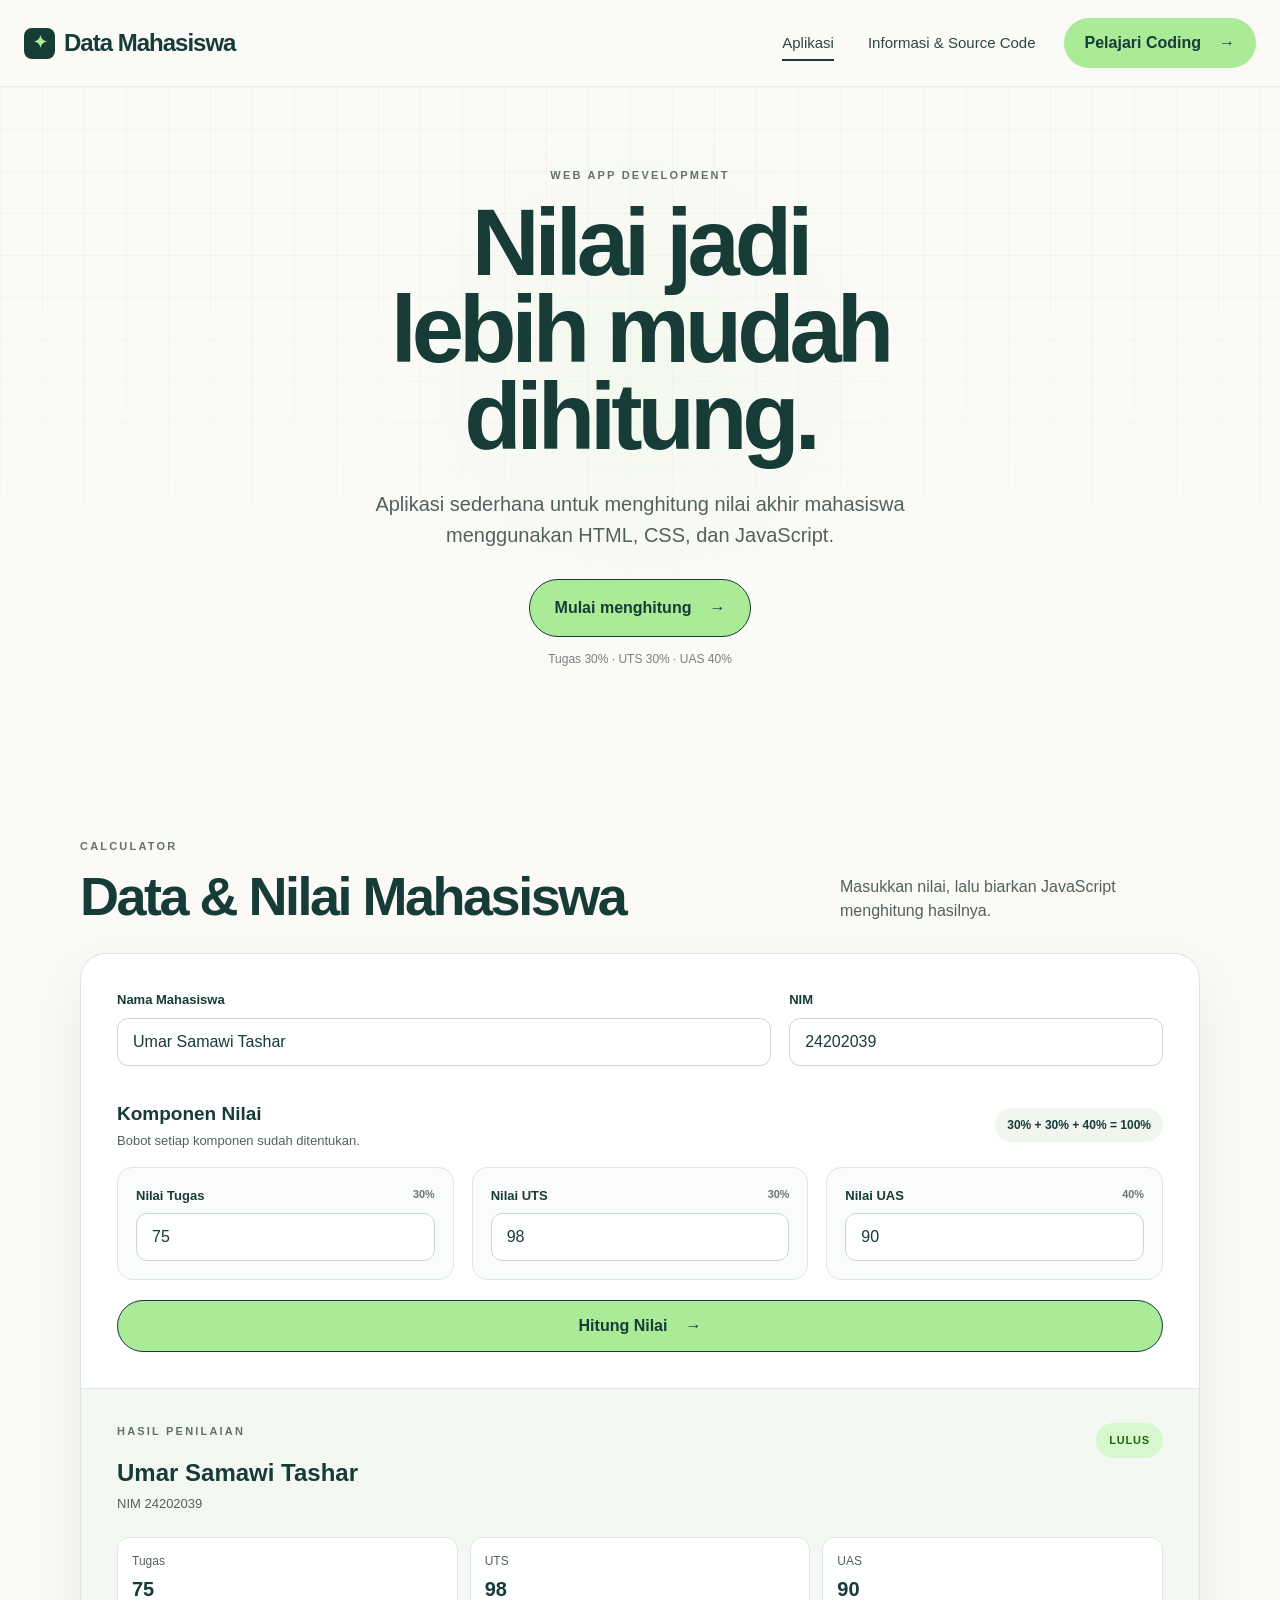
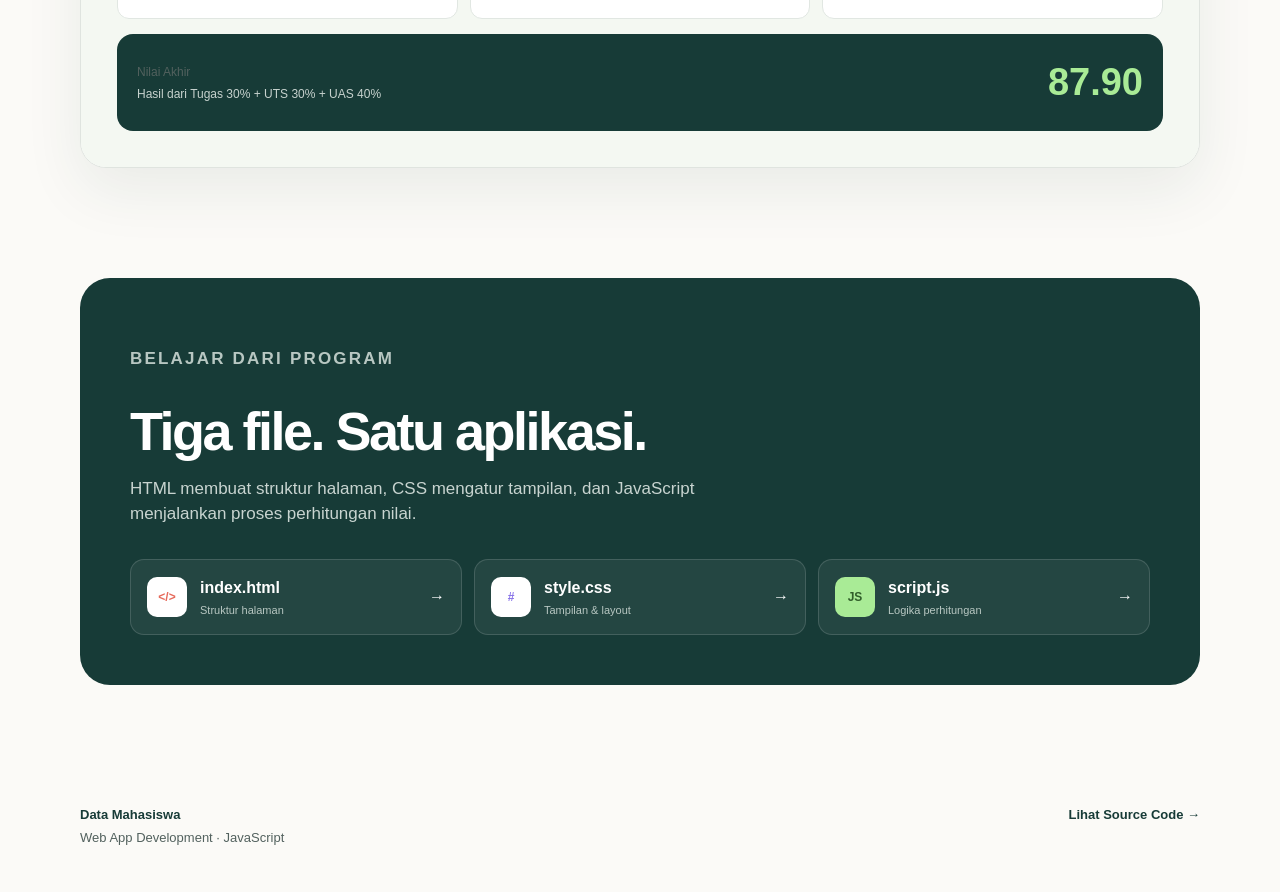
==== index.html @ 06401de4 "Add files via upload" ====
<!DOCTYPE html>
<html lang="id">
<head>
    <meta charset="UTF-8">
    <meta name="viewport" content="width=device-width, initial-scale=1.0">
    <meta name="description" content="Web App Data Mahasiswa - Perhitungan nilai dengan JavaScript">
    <title>Data Mahasiswa — Web App</title>
    <link rel="stylesheet" href="style.css">
</head>
<body>

    <header class="site-header">
        <a class="brand" href="index.html" aria-label="Data Mahasiswa">
            <span class="brand-mark">✦</span>
            <span>Data Mahasiswa</span>
        </a>

        <nav class="nav">
            <a class="nav-link active" href="index.html">Aplikasi</a>
            <a class="nav-link" href="informasi.html">Informasi &amp; Source Code</a>
        </nav>

        <a class="header-cta" href="informasi.html">Pelajari Coding <span>→</span></a>
    </header>

    <main>
        <section class="hero">

            <div class="hero-content">
                <p class="eyebrow">WEB APP DEVELOPMENT</p>
                <h1>Nilai jadi<br><span>lebih mudah dihitung.</span></h1>
                <p class="hero-copy">
                    Aplikasi sederhana untuk menghitung nilai akhir mahasiswa
                    menggunakan HTML, CSS, dan JavaScript.
                </p>

                <a class="hero-button" href="#aplikasi">
                    Mulai menghitung <span>→</span>
                </a>

                <p class="micro-copy">Tugas 30% · UTS 30% · UAS 40%</p>
            </div>
        </section>

        <section class="app-section" id="aplikasi">
            <div class="section-heading">
                <div>
                    <p class="eyebrow">CALCULATOR</p>
                    <h2>Data &amp; Nilai Mahasiswa</h2>
                </div>
                <p>Masukkan nilai, lalu biarkan JavaScript menghitung hasilnya.</p>
            </div>

            <div class="app-card">
                <form id="formNilai">
                    <div class="form-grid student-grid">
                        <div class="form-group">
                            <label for="nama">Nama Mahasiswa</label>
                            <input type="text" id="nama" value="Umar Samawi Tashar"
                                   placeholder="Masukkan nama mahasiswa" required>
                        </div>

                        <div class="form-group">
                            <label for="nim">NIM</label>
                            <input type="text" id="nim" value="24202039"
                                   placeholder="Masukkan NIM" required>
                        </div>
                    </div>

                    <div class="score-heading">
                        <div>
                            <h3>Komponen Nilai</h3>
                            <p>Bobot setiap komponen sudah ditentukan.</p>
                        </div>
                        <span class="formula-pill">30% + 30% + 40% = 100%</span>
                    </div>

                    <div class="form-grid score-grid">
                        <div class="score-box">
                            <label for="tugas">Nilai Tugas <small>30%</small></label>
                            <input type="number" id="tugas" value="75" min="0" max="100" required>
                        </div>

                        <div class="score-box">
                            <label for="uts">Nilai UTS <small>30%</small></label>
                            <input type="number" id="uts" value="98" min="0" max="100" required>
                        </div>

                        <div class="score-box">
                            <label for="uas">Nilai UAS <small>40%</small></label>
                            <input type="number" id="uas" value="90" min="0" max="100" required>
                        </div>
                    </div>

                    <button class="calculate-button" type="submit">
                        Hitung Nilai <span>→</span>
                    </button>
                </form>

                <div class="result-panel" aria-live="polite">
                    <div class="result-top">
                        <div>
                            <p class="eyebrow">HASIL PENILAIAN</p>
                            <h3 id="hasilNama">Umar Samawi Tashar</h3>
                            <p id="hasilNim">NIM 24202039</p>
                        </div>
                        <div class="status-badge" id="keterangan">LULUS</div>
                    </div>

                    <div class="result-scores">
                        <div><span>Tugas</span><strong id="hasilTugas">75</strong></div>
                        <div><span>UTS</span><strong id="hasilUts">98</strong></div>
                        <div><span>UAS</span><strong id="hasilUas">90</strong></div>
                    </div>

                    <div class="final-score">
                        <div>
                            <span>Nilai Akhir</span>
                            <p>Hasil dari Tugas 30% + UTS 30% + UAS 40%</p>
                        </div>
                        <strong id="nilaiAkhir">87.90</strong>
                    </div>
                </div>
            </div>
        </section>

        <section class="learning-section">
            <div class="learning-card">
                <p class="eyebrow">BELAJAR DARI PROGRAM</p>
                <h2>Tiga file. Satu aplikasi.</h2>
                <p>
                    HTML membuat struktur halaman, CSS mengatur tampilan,
                    dan JavaScript menjalankan proses perhitungan nilai.
                </p>

                <div class="tech-grid">
                    <a href="informasi.html#html" class="tech-card">
                        <span class="tech-icon html-icon">&lt;/&gt;</span>
                        <span><b>index.html</b><small>Struktur halaman</small></span>
                        <span>→</span>
                    </a>
                    <a href="informasi.html#css" class="tech-card">
                        <span class="tech-icon css-icon">#</span>
                        <span><b>style.css</b><small>Tampilan &amp; layout</small></span>
                        <span>→</span>
                    </a>
                    <a href="informasi.html#javascript" class="tech-card">
                        <span class="tech-icon js-icon">JS</span>
                        <span><b>script.js</b><small>Logika perhitungan</small></span>
                        <span>→</span>
                    </a>
                </div>
            </div>
        </section>
    </main>

    <footer class="site-footer">
        <div>
            <strong>Data Mahasiswa</strong>
            <span>Web App Development · JavaScript</span>
        </div>
        <a href="informasi.html">Lihat Source Code →</a>
    </footer>

    <script src="script.js"></script>
</body>
</html>
---- style.css ----
* {
    margin: 0;
    padding: 0;
    box-sizing: border-box;
}

:root {
    --ink: #173b37;
    --ink-soft: #52615e;
    --lime: #a9eb96;
    --lime-dark: #7bcf68;
    --cream: #fbfaf7;
    --paper: #ffffff;
    --line: #dfe4df;
    --grid: rgba(23, 59, 55, 0.055);
    --blue: #5c9ef5;
    --red: #e66a5b;
    --purple: #8873e8;
}

html {
    scroll-behavior: smooth;
}

body {
    min-height: 100vh;
    background: var(--cream);
    color: var(--ink);
    font-family: Arial, Helvetica, sans-serif;
    line-height: 1.5;
}

a {
    color: inherit;
    text-decoration: none;
}

.site-header {
    position: relative;
    z-index: 10;
    width: min(1280px, calc(100% - 48px));
    margin: 0 auto;
    min-height: 86px;
    display: flex;
    align-items: center;
    justify-content: space-between;
    gap: 28px;
}

.brand {
    display: inline-flex;
    align-items: center;
    gap: 9px;
    font-size: 24px;
    font-weight: 800;
    letter-spacing: -1px;
}

.brand-mark {
    display: grid;
    place-items: center;
    width: 31px;
    height: 31px;
    border-radius: 8px;
    background: var(--ink);
    color: var(--lime);
    font-size: 17px;
}

.nav {
    display: flex;
    align-items: center;
    gap: 34px;
    margin-left: auto;
}

.nav-link {
    font-size: 15px;
    color: #304541;
    position: relative;
}

.nav-link::after {
    content: "";
    position: absolute;
    left: 0;
    right: 0;
    bottom: -7px;
    height: 2px;
    background: var(--ink);
    transform: scaleX(0);
    transform-origin: center;
    transition: transform .2s ease;
}

.nav-link:hover::after,
.nav-link.active::after {
    transform: scaleX(1);
}

.header-cta,
.hero-button,
.calculate-button {
    display: inline-flex;
    align-items: center;
    justify-content: center;
    gap: 18px;
    border: 1px solid var(--ink);
    background: var(--lime);
    color: var(--ink);
    border-radius: 999px;
    font-weight: 700;
    transition: transform .2s ease, background .2s ease;
}

.header-cta {
    padding: 13px 21px;
    border: 0;
    white-space: nowrap;
}

.header-cta:hover,
.hero-button:hover,
.calculate-button:hover {
    transform: translateY(-2px);
    background: #b9f3a8;
}

.hero {
    position: relative;
    min-height: 610px;
    display: grid;
    place-items: center;
    overflow: hidden;
    border-top: 1px solid rgba(23, 59, 55, .06);
    background-color: var(--cream);
    background-image:
        linear-gradient(rgba(23, 59, 55, .032) 1px, transparent 1px),
        linear-gradient(90deg, rgba(23, 59, 55, .032) 1px, transparent 1px);
    background-size: 42px 42px;
}

.hero::before {
    content: "";
    position: absolute;
    inset: 0;
    background:
        radial-gradient(circle at 50% 42%, rgba(169, 235, 150, .10), transparent 34%),
        linear-gradient(
            to bottom,
            rgba(251, 250, 247, 0) 0%,
            rgba(251, 250, 247, .08) 28%,
            rgba(251, 250, 247, .58) 72%,
            var(--cream) 100%
        );
    pointer-events: none;
}

.hero-content {
    position: relative;
    z-index: 2;
    width: min(820px, calc(100% - 40px));
    text-align: center;
    padding: 80px 0;
}

.eyebrow {
    margin-bottom: 15px;
    font-size: 11px;
    font-weight: 800;
    letter-spacing: 2.2px;
    color: #63716e;
}

.hero h1 {
    font-size: clamp(56px, 8vw, 94px);
    line-height: .93;
    letter-spacing: -5px;
    font-weight: 800;
    margin-bottom: 28px;
}

.hero h1 span {
    display: inline-block;
}

.hero-copy {
    max-width: 590px;
    margin: 0 auto 28px;
    font-size: 20px;
    line-height: 1.55;
    color: var(--ink-soft);
}

.hero-button {
    padding: 16px 25px;
    font-size: 16px;
}

.micro-copy {
    margin-top: 13px;
    font-size: 12px;
    color: #777f7d;
}

.app-section,
.learning-section {
    width: min(1120px, calc(100% - 40px));
    margin: 0 auto;
    padding: 90px 0;
}

.section-heading {
    display: flex;
    align-items: end;
    justify-content: space-between;
    gap: 30px;
    margin-bottom: 30px;
}

.section-heading h2,
.learning-card h2 {
    font-size: clamp(34px, 5vw, 54px);
    line-height: 1;
    letter-spacing: -2.5px;
}

.section-heading > p {
    max-width: 360px;
    color: var(--ink-soft);
}

.app-card {
    overflow: hidden;
    border: 1px solid #dfe4df;
    border-radius: 26px;
    background: var(--paper);
    box-shadow: 0 22px 60px rgba(23, 59, 55, .08);
}

.app-card form {
    padding: 36px;
}

.form-grid {
    display: grid;
    gap: 18px;
}

.student-grid {
    grid-template-columns: 1.4fr .8fr;
}

.form-group label,
.score-box label {
    display: flex;
    justify-content: space-between;
    gap: 12px;
    margin-bottom: 8px;
    font-size: 13px;
    font-weight: 800;
}

.form-group input,
.score-box input {
    width: 100%;
    border: 1px solid #ccd5d1;
    border-radius: 11px;
    padding: 14px 15px;
    background: #fff;
    color: var(--ink);
    font-size: 16px;
    outline: none;
    transition: border .2s ease, box-shadow .2s ease;
}

.form-group input:focus,
.score-box input:focus {
    border-color: var(--ink);
    box-shadow: 0 0 0 4px rgba(169, 235, 150, .3);
}

.score-heading {
    display: flex;
    justify-content: space-between;
    align-items: center;
    gap: 20px;
    margin: 34px 0 16px;
}

.score-heading h3 {
    font-size: 19px;
}

.score-heading p {
    margin-top: 3px;
    color: var(--ink-soft);
    font-size: 13px;
}

.formula-pill {
    padding: 8px 12px;
    border-radius: 999px;
    background: #f0f5ef;
    font-size: 12px;
    font-weight: 800;
    white-space: nowrap;
}

.score-grid {
    grid-template-columns: repeat(3, 1fr);
}

.score-box {
    padding: 18px;
    border: 1px solid #e0e5e2;
    border-radius: 15px;
    background: #fafcf9;
}

.score-box small {
    color: #697673;
}

.calculate-button {
    width: 100%;
    margin-top: 20px;
    padding: 16px;
    cursor: pointer;
    font-size: 16px;
}

.result-panel {
    padding: 34px 36px 36px;
    border-top: 1px solid #e2e7e3;
    background: #f4f8f2;
}

.result-top {
    display: flex;
    align-items: start;
    justify-content: space-between;
    gap: 20px;
}

.result-top h3 {
    margin-bottom: 3px;
    font-size: 24px;
}

.result-top p:last-child {
    color: var(--ink-soft);
    font-size: 13px;
}

.status-badge {
    padding: 9px 13px;
    border-radius: 999px;
    background: #d9f7ce;
    color: #23621a;
    font-size: 11px;
    font-weight: 900;
    letter-spacing: .8px;
}

.status-badge.failed {
    background: #fbdad5;
    color: #8a2c20;
}

.result-scores {
    display: grid;
    grid-template-columns: repeat(3, 1fr);
    gap: 12px;
    margin: 24px 0 15px;
}

.result-scores div {
    padding: 14px;
    border-radius: 12px;
    background: #fff;
    border: 1px solid #e1e7e2;
}

.result-scores span,
.final-score span {
    display: block;
    margin-bottom: 4px;
    color: var(--ink-soft);
    font-size: 12px;
}

.result-scores strong {
    font-size: 20px;
}

.final-score {
    display: flex;
    align-items: center;
    justify-content: space-between;
    gap: 25px;
    padding: 20px;
    border-radius: 16px;
    background: var(--ink);
    color: #fff;
}

.final-score p {
    color: #c7d2ce;
    font-size: 12px;
}

.final-score strong {
    font-size: 38px;
    color: var(--lime);
}

.learning-section {
    padding-top: 20px;
}

.learning-card {
    padding: 50px;
    border-radius: 30px;
    background: var(--ink);
    color: #fff;
}

.learning-card .eyebrow {
    color: #b8c7c2;
}

.learning-card > p {
    max-width: 620px;
    margin: 18px 0 32px;
    color: #c8d4d0;
    font-size: 17px;
}

.tech-grid {
    display: grid;
    grid-template-columns: repeat(3, 1fr);
    gap: 12px;
}

.tech-card {
    display: grid;
    grid-template-columns: auto 1fr auto;
    align-items: center;
    gap: 13px;
    padding: 16px;
    border: 1px solid rgba(255,255,255,.14);
    border-radius: 14px;
    background: rgba(255,255,255,.06);
    transition: transform .2s ease, background .2s ease;
}

.tech-card:hover {
    transform: translateY(-3px);
    background: rgba(255,255,255,.1);
}

.tech-card b,
.tech-card small {
    display: block;
}

.tech-card small {
    margin-top: 2px;
    color: #b8c7c2;
    font-size: 11px;
}

.tech-icon {
    display: grid;
    place-items: center;
    width: 40px;
    height: 40px;
    border-radius: 10px;
    background: #fff;
    font-size: 12px;
    font-weight: 900;
}

.html-icon { color: var(--red); }
.css-icon { color: var(--purple); }
.js-icon { color: #315e2a; background: var(--lime); }

.site-footer {
    width: min(1120px, calc(100% - 40px));
    margin: 0 auto;
    padding: 30px 0 45px;
    display: flex;
    justify-content: space-between;
    gap: 25px;
    color: var(--ink-soft);
    font-size: 13px;
}

.site-footer strong,
.site-footer span {
    display: block;
}

.site-footer strong {
    color: var(--ink);
    margin-bottom: 3px;
}

.site-footer a {
    color: var(--ink);
    font-weight: 800;
}

.code-page {
    min-height: 100vh;
    background:
        linear-gradient(var(--grid) 1px, transparent 1px),
        linear-gradient(90deg, var(--grid) 1px, transparent 1px);
    background-size: 42px 42px;
}

.code-hero {
    width: min(1050px, calc(100% - 40px));
    margin: 0 auto;
    padding: 75px 0 50px;
}

.code-hero h1 {
    max-width: 850px;
    font-size: clamp(46px, 7vw, 76px);
    line-height: .98;
    letter-spacing: -4px;
}

.code-hero p:not(.eyebrow) {
    max-width: 680px;
    margin-top: 20px;
    color: var(--ink-soft);
    font-size: 18px;
}

.code-wrap {
    width: min(1050px, calc(100% - 40px));
    margin: 0 auto 80px;
}

.code-tabs {
    position: sticky;
    top: 10px;
    z-index: 5;
    display: flex;
    gap: 8px;
    padding: 7px;
    margin-bottom: 22px;
    border: 1px solid #dce2de;
    border-radius: 999px;
    background: rgba(251,250,247,.88);
    backdrop-filter: blur(12px);
}

.code-tab {
    border: 0;
    border-radius: 999px;
    padding: 11px 18px;
    background: transparent;
    color: var(--ink);
    cursor: pointer;
    font: inherit;
    font-size: 13px;
    font-weight: 800;
}

.code-tab.active {
    background: var(--ink);
    color: #fff;
}

.code-panel {
    display: none;
}

.code-panel.active {
    display: block;
}

.code-card {
    overflow: hidden;
    border: 1px solid #dce2de;
    border-radius: 20px;
    background: #102c29;
    box-shadow: 0 20px 55px rgba(23, 59, 55, .1);
}

.code-card-head {
    display: flex;
    align-items: center;
    justify-content: space-between;
    padding: 14px 18px;
    border-bottom: 1px solid rgba(255,255,255,.1);
    color: #c5d3ce;
    font-size: 12px;
}

.copy-button {
    border: 1px solid rgba(255,255,255,.2);
    border-radius: 999px;
    padding: 7px 11px;
    background: transparent;
    color: #fff;
    cursor: pointer;
}

pre {
    margin: 0;
    padding: 25px;
    overflow: auto;
    color: #e8f1ed;
    font: 13px/1.7 "SFMono-Regular", Consolas, "Liberation Mono", monospace;
    tab-size: 4;
}

.explanation {
    margin-top: 25px;
    padding: 30px;
    border: 1px solid #dce2de;
    border-radius: 20px;
    background: #fff;
}

.explanation h2 {
    margin-bottom: 10px;
    font-size: 27px;
    letter-spacing: -1px;
}

.explanation p {
    color: var(--ink-soft);
}

.explanation-list {
    display: grid;
    gap: 13px;
    margin-top: 20px;
    padding: 0;
    list-style: none;
}

.explanation-list li {
    display: grid;
    grid-template-columns: 32px 1fr;
    gap: 12px;
    align-items: start;
}

.explanation-list b {
    display: block;
    margin-bottom: 2px;
}

.number {
    display: grid;
    place-items: center;
    width: 28px;
    height: 28px;
    border-radius: 50%;
    background: var(--lime);
    color: var(--ink);
    font-size: 12px;
    font-weight: 900;
}

.formula-box {
    margin-top: 20px;
    padding: 18px;
    border-radius: 14px;
    background: #f0f5ef;
    color: var(--ink);
    font-family: "SFMono-Regular", Consolas, monospace;
    font-size: 14px;
    overflow-x: auto;
}

@media (max-width: 800px) {
    .site-header {
        width: min(100% - 30px, 680px);
        flex-wrap: wrap;
        padding: 17px 0;
    }

    .nav {
        order: 3;
        width: 100%;
        justify-content: center;
        gap: 22px;
    }

    .header-cta {
        display: none;
    }

    .hero {
        min-height: 560px;
    }

    .section-heading {
        display: block;
    }

    .section-heading > p {
        margin-top: 12px;
    }

    .student-grid,
    .score-grid,
    .tech-grid {
        grid-template-columns: 1fr;
    }

    .learning-card {
        padding: 32px 24px;
    }
}

@media (max-width: 560px) {
    .site-header {
        min-height: 75px;
    }

    .brand {
        font-size: 20px;
    }

    .nav {
        font-size: 12px;
    }

    .hero h1 {
        letter-spacing: -3px;
    }

    .hero-copy {
        font-size: 17px;
    }

    .app-section,
    .learning-section {
        width: min(100% - 28px, 520px);
        padding: 60px 0;
    }

    .app-card form,
    .result-panel {
        padding: 24px 20px;
    }

    .result-top,
    .final-score,
    .site-footer {
        display: block;
    }

    .status-badge {
        display: inline-block;
        margin-top: 15px;
    }

    .final-score strong {
        display: block;
        margin-top: 12px;
    }

    .code-tabs {
        overflow-x: auto;
        justify-content: flex-start;
    }

    .code-tab {
        white-space: nowrap;
    }

    .code-hero h1 {
        letter-spacing: -3px;
    }
}
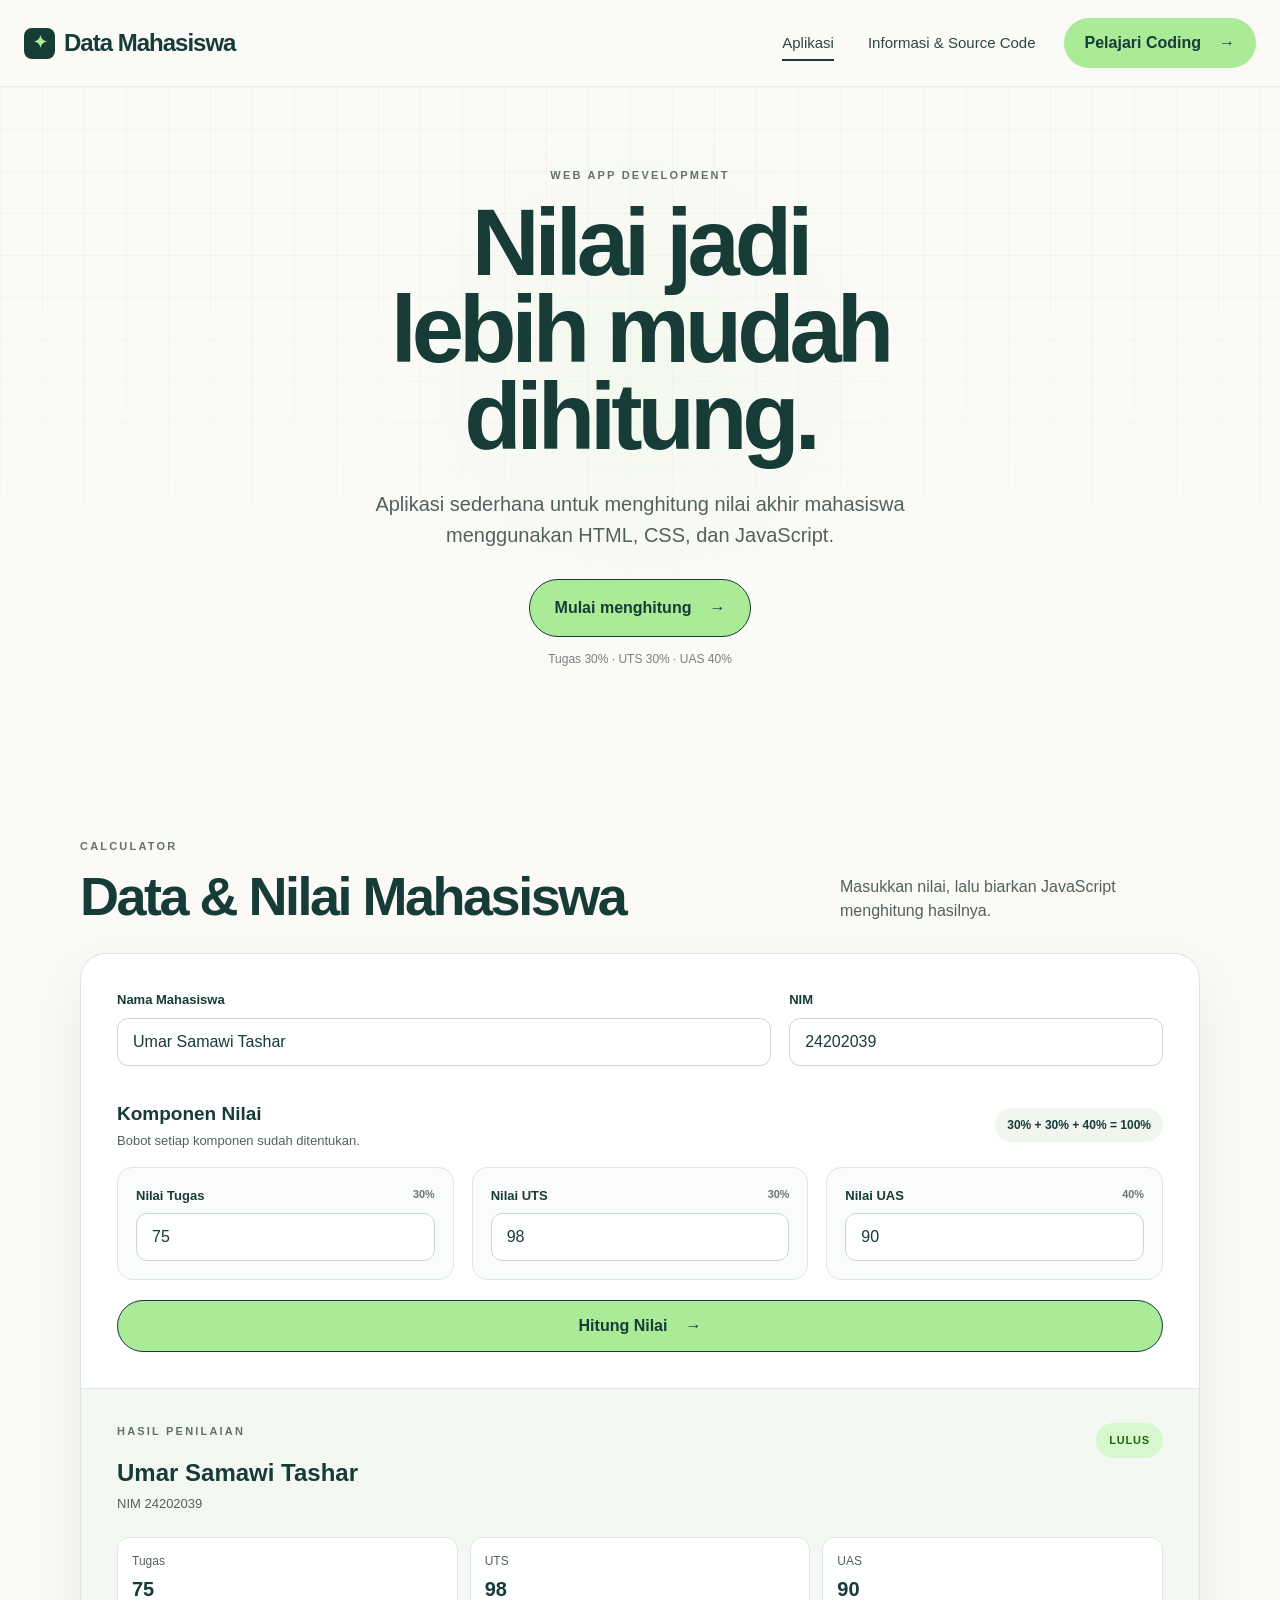
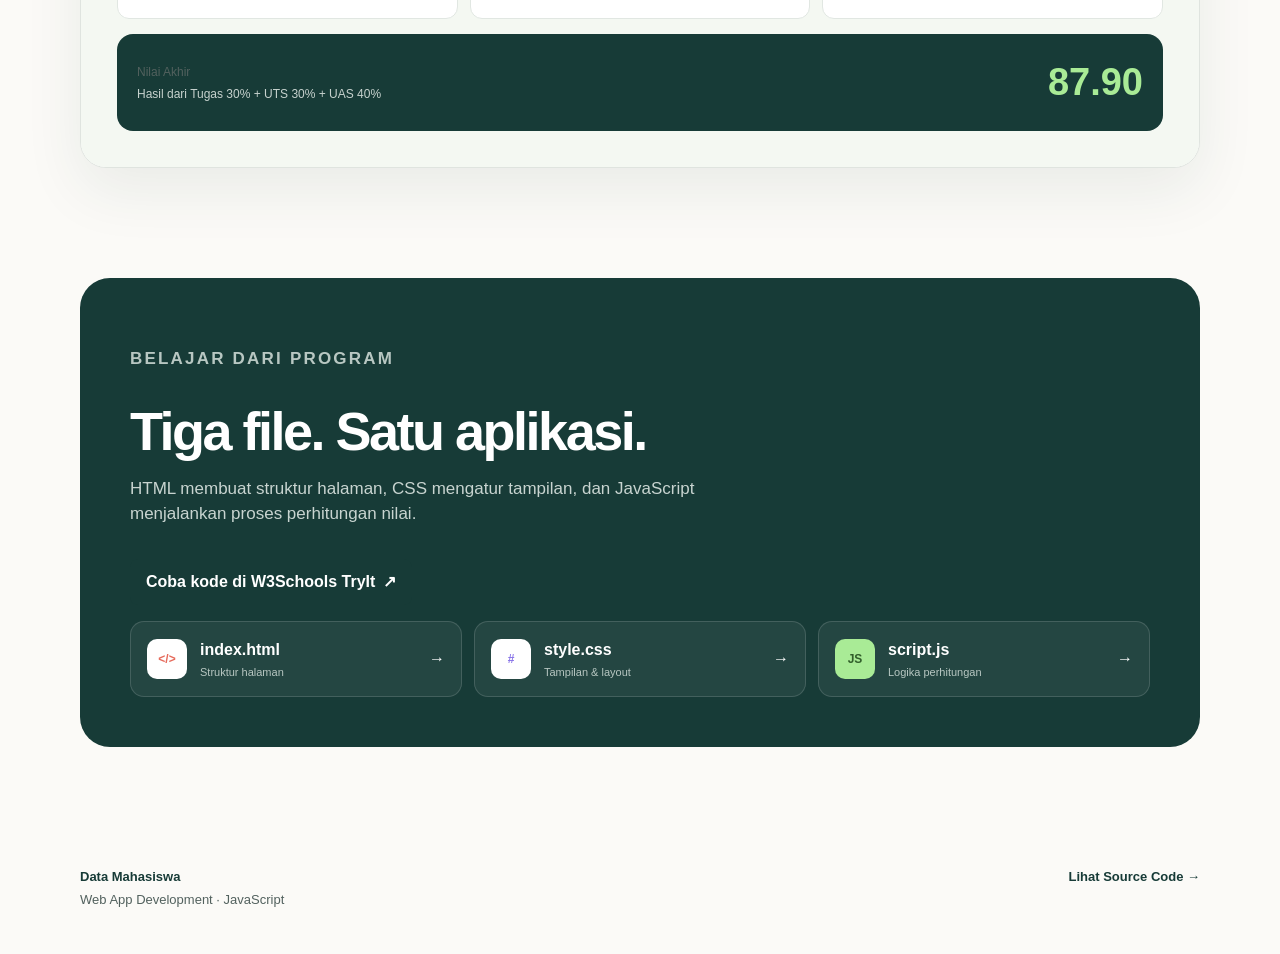
==== commit 7a281857: "Add files via upload" ====
--- a/index.html
+++ b/index.html
@@ -133,6 +133,12 @@
                     dan JavaScript menjalankan proses perhitungan nilai.
                 </p>
 
+                <div class="learning-action">
+                    <a class="tryit-link" href="informasi.html#tryit">
+                        Coba kode di W3Schools TryIt <span>↗</span>
+                    </a>
+                </div>
+
                 <div class="tech-grid">
                     <a href="informasi.html#html" class="tech-card">
                         <span class="tech-icon html-icon">&lt;/&gt;</span>
--- a/style.css
+++ b/style.css
@@ -783,3 +783,217 @@
         letter-spacing: -3px;
     }
 }
+
+/* ==================================================
+   W3SCHOOLS TRYIT + MATERI BELAJAR
+   ================================================== */
+
+.tryit-section {
+    width: min(1080px, calc(100% - 40px));
+    margin: 0 auto;
+    padding: 0 0 64px;
+}
+
+.tryit-card {
+    display: flex;
+    align-items: center;
+    justify-content: space-between;
+    gap: 32px;
+    padding: 30px;
+    border: 1px solid rgba(23, 59, 55, .12);
+    border-radius: 18px;
+    background: #173b37;
+    color: #fff;
+}
+
+.tryit-card h2 {
+    margin: 0;
+    font-size: clamp(28px, 4vw, 44px);
+    line-height: 1.05;
+    letter-spacing: -.03em;
+}
+
+.tryit-card p:not(.eyebrow) {
+    max-width: 690px;
+    margin: 14px 0 0;
+    color: rgba(255,255,255,.74);
+}
+
+.tryit-card .eyebrow {
+    color: #a9eb96;
+}
+
+.tryit-button {
+    flex: 0 0 auto;
+    min-height: 48px;
+    padding: 12px 18px;
+    border: 0;
+    border-radius: 9px;
+    background: #a9eb96;
+    color: #173b37;
+    font-weight: 800;
+    cursor: pointer;
+}
+
+.tryit-button:hover {
+    background: #c1f4b2;
+}
+
+.tryit-steps {
+    display: grid;
+    grid-template-columns: repeat(3, 1fr);
+    gap: 12px;
+    margin-top: 12px;
+}
+
+.tryit-steps > div {
+    display: grid;
+    grid-template-columns: 34px 1fr;
+    column-gap: 10px;
+    align-items: center;
+    padding: 15px;
+    border: 1px solid rgba(23,59,55,.1);
+    border-radius: 12px;
+    background: #fff;
+}
+
+.tryit-steps span {
+    grid-row: 1 / span 2;
+    display: grid;
+    place-items: center;
+    width: 32px;
+    height: 32px;
+    border-radius: 50%;
+    background: #eff8ec;
+    color: #173b37;
+    font-weight: 800;
+}
+
+.tryit-steps b {
+    font-size: 14px;
+}
+
+.tryit-steps small {
+    color: #66736f;
+}
+
+.learning-order {
+    width: min(1080px, calc(100% - 40px));
+    margin: 0 auto;
+    padding: 0 0 72px;
+}
+
+.learning-order-head {
+    max-width: 720px;
+    margin-bottom: 26px;
+}
+
+.learning-order-head h2 {
+    margin: 0;
+    font-size: clamp(32px, 5vw, 52px);
+    line-height: 1.05;
+    letter-spacing: -.03em;
+}
+
+.learning-order-head p:not(.eyebrow) {
+    color: #66736f;
+    margin: 12px 0 0;
+}
+
+.learning-order-grid {
+    display: grid;
+    grid-template-columns: repeat(2, 1fr);
+    gap: 14px;
+}
+
+.learning-order-grid article {
+    padding: 22px;
+    border: 1px solid rgba(23,59,55,.1);
+    border-radius: 14px;
+    background: #fff;
+}
+
+.learning-order-grid article > span {
+    color: #66736f;
+    font-size: 12px;
+    font-weight: 800;
+    letter-spacing: .1em;
+}
+
+.learning-order-grid h3 {
+    margin: 8px 0 8px;
+    color: #173b37;
+    font-size: 22px;
+}
+
+.learning-order-grid p {
+    margin: 0 0 14px;
+    color: #66736f;
+}
+
+.learning-order-grid code {
+    display: inline-block;
+    padding: 5px 8px;
+    border-radius: 6px;
+    background: #eff8ec;
+    color: #173b37;
+    font-size: 12px;
+}
+
+.learning-flow {
+    display: flex;
+    align-items: center;
+    justify-content: center;
+    flex-wrap: wrap;
+    gap: 14px;
+    margin-top: 24px;
+    padding: 20px;
+    border-radius: 14px;
+    background: #eff8ec;
+    color: #173b37;
+}
+
+.learning-flow span {
+    font-size: 22px;
+}
+
+@media (max-width: 760px) {
+    .tryit-section,
+    .learning-order {
+        width: min(100% - 28px, 1080px);
+    }
+
+    .tryit-card {
+        flex-direction: column;
+        align-items: flex-start;
+    }
+
+    .tryit-button {
+        width: 100%;
+    }
+
+    .tryit-steps,
+    .learning-order-grid {
+        grid-template-columns: 1fr;
+    }
+}
+
+.learning-action {
+    margin: 22px 0 16px;
+}
+
+.tryit-link {
+    display: inline-flex;
+    align-items: center;
+    gap: 8px;
+    padding: 11px 16px;
+    border-radius: 8px;
+    background: #173b37;
+    color: #fff;
+    text-decoration: none;
+    font-weight: 800;
+}
+
+.tryit-link:hover {
+    background: #24564f;
+}
